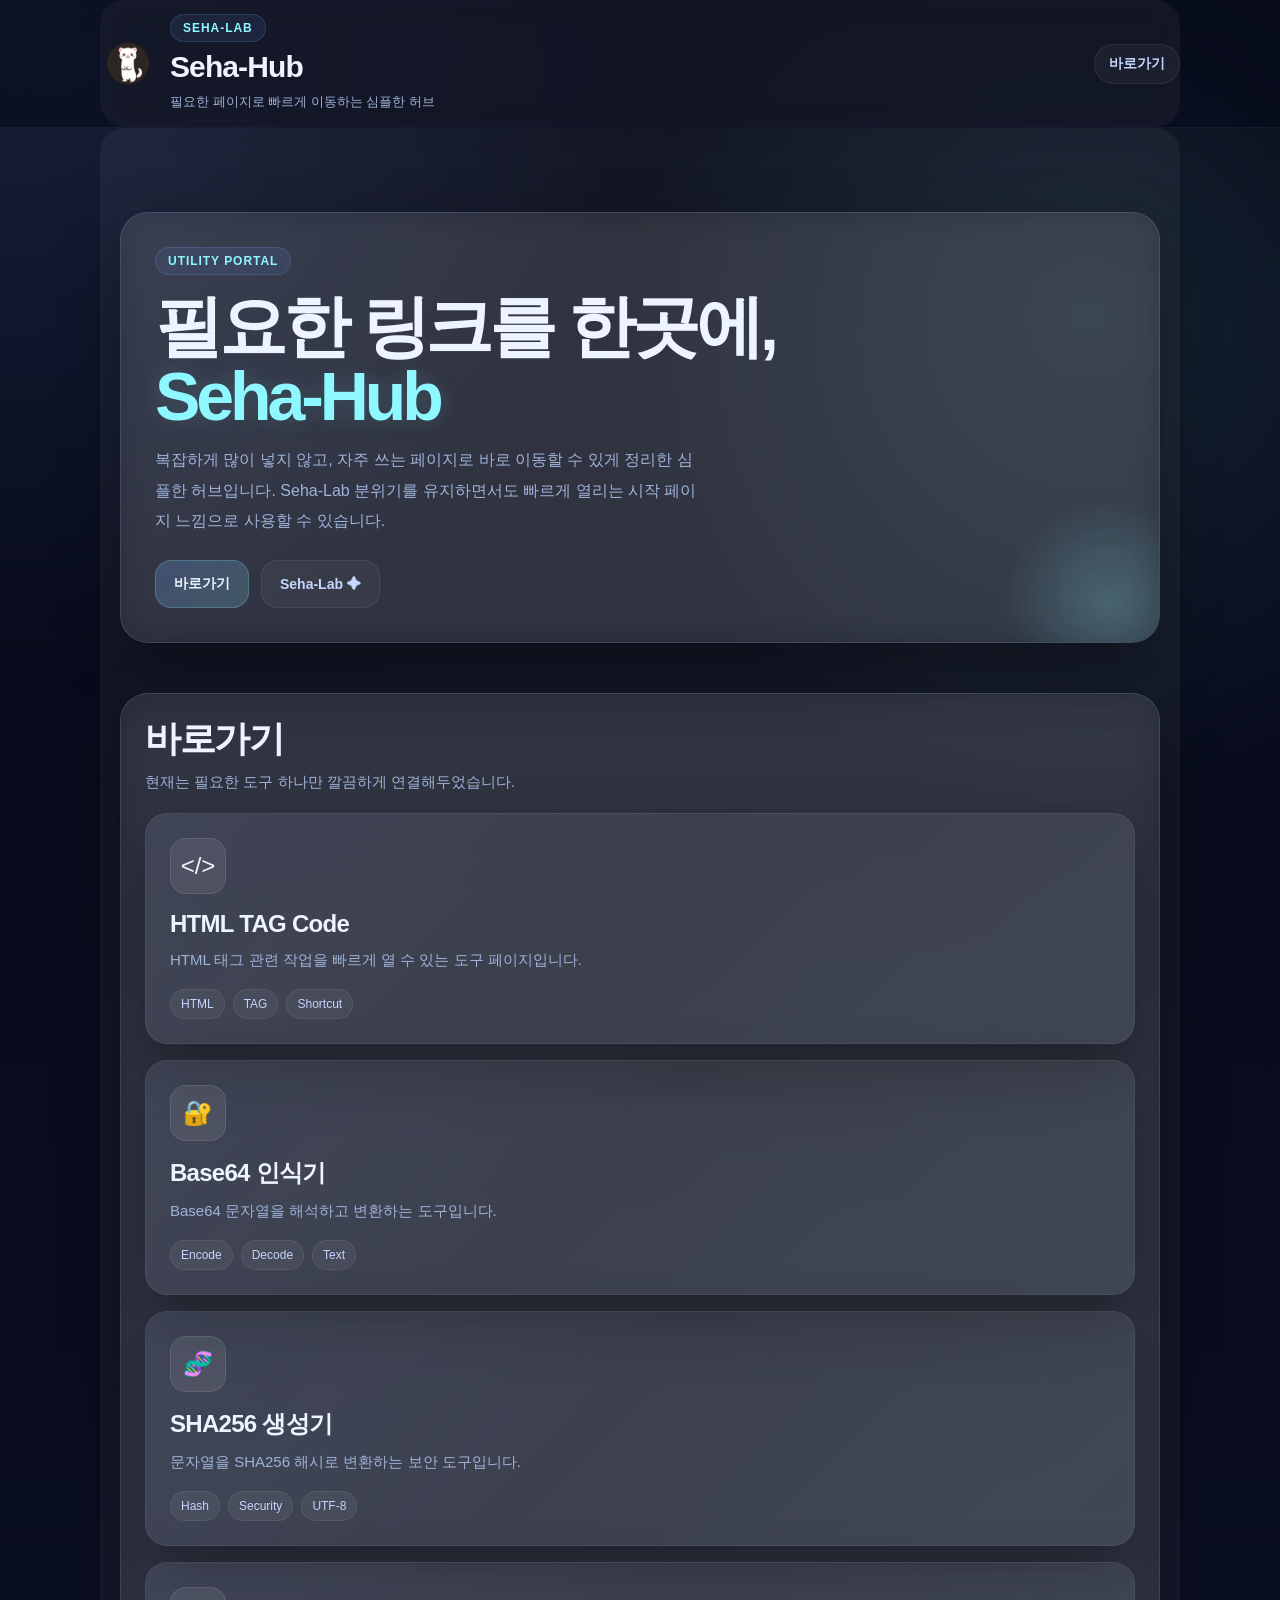
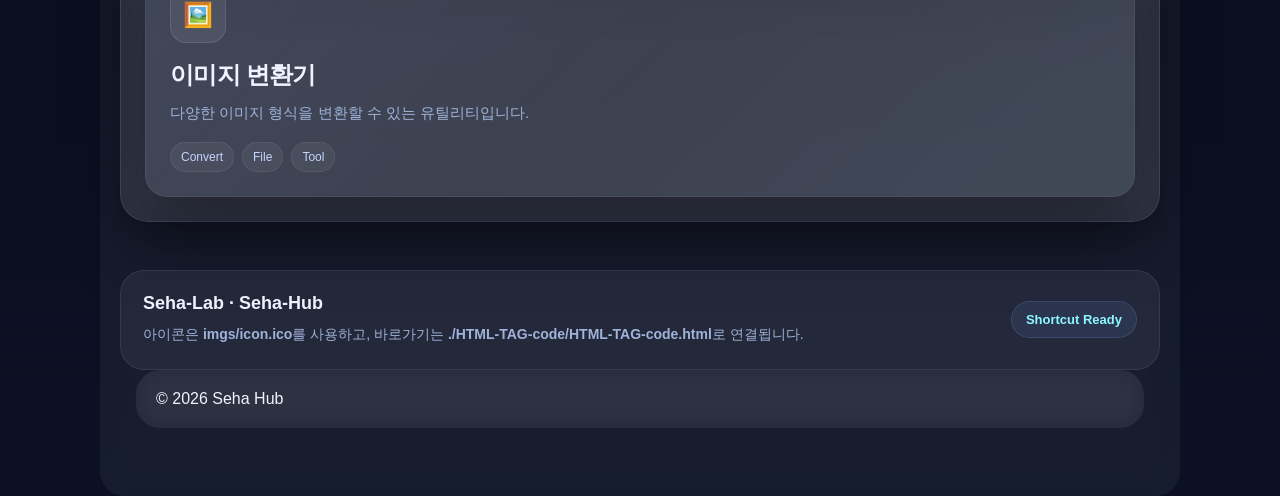
==== index.html @ e6987769 "Add files via upload" ====
<!doctype html>
<html lang="ko">
  <head>
    <meta charset="UTF-8" />
    <meta name="viewport" content="width=device-width, initial-scale=1.0" />
    <title>Seha-Hub</title>
    <link href="../style.css" rel="stylesheet" />
    <meta name="robots" content="noindex, nofollow" />
    <link rel="icon" href="imgs/icon.ico" />

    <style>
      :root {
        --bg1: #050816;
        --bg2: #0b1024;
        --panel: rgba(255, 255, 255, 0.08);
        --line: rgba(173, 194, 255, 0.16);
        --text: #eef4ff;
        --muted: #9fb3d9;
        --accent: #79a7ff;
        --accent2: #8ef7ff;
        --accent3: #c6d6ff;
        --shadow: 0 24px 60px rgba(0, 0, 0, 0.34);
        --radius-xl: 28px;
        --radius-lg: 22px;
        --radius-md: 18px;
      }

      * {
        box-sizing: border-box;
      }

      html {
        scroll-behavior: smooth;
      }

      body {
        margin: 0;
        min-height: 100vh;
        font-family: "Pretendard", "Malgun Gothic", sans-serif;
        color: var(--text);
        background:
          radial-gradient(
            circle at top left,
            rgba(121, 167, 255, 0.16),
            transparent 28%
          ),
          radial-gradient(
            circle at 85% 15%,
            rgba(142, 247, 255, 0.1),
            transparent 24%
          ),
          linear-gradient(180deg, var(--bg1), var(--bg2));
        overflow-x: hidden;
      }

      body::before {
        content: "";
        position: fixed;
        inset: 0;
        pointer-events: none;
        background:
          linear-gradient(rgba(255, 255, 255, 0.025) 1px, transparent 1px),
          linear-gradient(
            90deg,
            rgba(255, 255, 255, 0.025) 1px,
            transparent 1px
          );
        background-size: 28px 28px;
        mask-image: radial-gradient(
          circle at center,
          black 35%,
          transparent 90%
        );
        opacity: 0.35;
      }

      a {
        color: inherit;
        text-decoration: none;
      }

      .wrap {
        width: min(1080px, calc(100% - 32px));
        margin: 0 auto;
      }

      .topbar {
        position: sticky;
        top: 0;
        z-index: 50;
        backdrop-filter: blur(16px);
        background: rgba(7, 11, 26, 0.62);
        border-bottom: 1px solid rgba(173, 194, 255, 0.08);
      }

      .topbar-inner {
        display: flex;
        align-items: center;
        justify-content: space-between;
        gap: 18px;
        padding: 14px 0;
      }

      .brand {
        display: flex;
        align-items: center;
        gap: 14px;
        min-width: 0;
      }

      .brand-logo {
        width: 56px;
        height: 56px;
        border-radius: 50%;
        object-fit: cover;
        background: transparent;
        border: none;
        box-shadow: none;
      }

      .brand-text {
        min-width: 0;
      }

      .eyebrow {
        display: inline-flex;
        align-items: center;
        gap: 8px;
        padding: 6px 12px;
        border-radius: 999px;
        background: rgba(121, 167, 255, 0.1);
        border: 1px solid rgba(121, 167, 255, 0.18);
        color: var(--accent2);
        font-size: 12px;
        font-weight: 700;
        letter-spacing: 0.08em;
        text-transform: uppercase;
      }

      .brand-title {
        margin: 8px 0 0;
        font-size: clamp(20px, 3vw, 30px);
        line-height: 1.1;
        letter-spacing: -0.03em;
      }

      .brand-sub {
        margin: 8px 0 0;
        color: var(--muted);
        font-size: 13px;
        line-height: 1.7;
      }

      .nav {
        display: flex;
        gap: 10px;
        flex-wrap: wrap;
        justify-content: flex-end;
      }

      .nav a {
        padding: 10px 14px;
        border-radius: 999px;
        background: rgba(255, 255, 255, 0.04);
        border: 1px solid rgba(255, 255, 255, 0.08);
        color: var(--accent3);
        font-size: 14px;
        font-weight: 600;
      }

      .hero {
        padding: 64px 0 28px;
      }

      .hero-card,
      .glass {
        background: var(--panel);
        border: 1px solid var(--line);
        border-radius: var(--radius-xl);
        box-shadow: var(--shadow);
        backdrop-filter: blur(16px);
      }

      .hero-card {
        padding: 34px;
        position: relative;
        overflow: hidden;
      }

      .hero-card::after {
        content: "";
        position: absolute;
        inset: auto -60px -70px auto;
        width: 220px;
        height: 220px;
        border-radius: 50%;
        background: radial-gradient(
          circle,
          rgba(142, 247, 255, 0.22),
          transparent 68%
        );
      }

      .hero-title {
        margin: 16px 0 14px;
        font-size: clamp(34px, 6vw, 68px);
        line-height: 1.03;
        letter-spacing: -0.06em;
      }

      .hero-title .accent {
        color: var(--accent2);
        text-shadow: 0 0 24px rgba(142, 247, 255, 0.16);
      }

      .hero-desc {
        max-width: 62ch;
        margin: 0;
        color: var(--muted);
        font-size: 16px;
        line-height: 1.9;
      }

      .hero-actions {
        display: flex;
        gap: 12px;
        flex-wrap: wrap;
        margin-top: 24px;
      }

      .btn {
        display: inline-flex;
        align-items: center;
        justify-content: center;
        gap: 8px;
        padding: 14px 18px;
        border-radius: 16px;
        font-weight: 700;
        font-size: 14px;
        transition:
          transform 0.18s ease,
          border-color 0.18s ease,
          background 0.18s ease;
      }

      .btn:hover,
      .quick-card:hover {
        transform: translateY(-3px);
      }

      .btn-primary {
        background: linear-gradient(
          135deg,
          rgba(121, 167, 255, 0.24),
          rgba(142, 247, 255, 0.18)
        );
        border: 1px solid rgba(142, 247, 255, 0.22);
      }

      .btn-secondary {
        background: rgba(255, 255, 255, 0.04);
        border: 1px solid rgba(255, 255, 255, 0.08);
        color: var(--accent3);
      }

      .section {
        padding: 22px 0 48px;
      }

      .section-head {
        margin-bottom: 18px;
      }

      .section-title {
        margin: 0;
        font-size: clamp(24px, 3.5vw, 36px);
        line-height: 1.15;
        letter-spacing: -0.04em;
      }

      .section-desc {
        margin: 8px 0 0;
        color: var(--muted);
        line-height: 1.8;
        font-size: 15px;
      }

      .quick-wrap {
        padding: 24px;
      }

      .quick-grid {
        display: grid;
        grid-template-columns: 1fr;
        gap: 16px;
      }

      .quick-card {
        position: relative;
        display: block;
        padding: 24px;
        border-radius: var(--radius-lg);
        background: rgba(255, 255, 255, 0.06);
        border: 1px solid rgba(255, 255, 255, 0.08);
        box-shadow: var(--shadow);
        overflow: hidden;
        transition:
          transform 0.18s ease,
          border-color 0.18s ease,
          background 0.18s ease;
      }

      .quick-card::before {
        content: "";
        position: absolute;
        inset: 0;
        background: linear-gradient(
          135deg,
          rgba(121, 167, 255, 0.06),
          transparent 45%,
          rgba(142, 247, 255, 0.04)
        );
        pointer-events: none;
      }

      .icon-chip {
        width: 56px;
        height: 56px;
        border-radius: 16px;
        display: grid;
        place-items: center;
        font-size: 24px;
        background: rgba(255, 255, 255, 0.08);
        border: 1px solid rgba(255, 255, 255, 0.1);
        position: relative;
      }

      .quick-title {
        position: relative;
        margin: 16px 0 8px;
        font-size: 24px;
        font-weight: 800;
        letter-spacing: -0.03em;
      }

      .quick-desc {
        position: relative;
        margin: 0;
        color: var(--muted);
        font-size: 15px;
        line-height: 1.8;
      }

      .quick-meta {
        position: relative;
        display: flex;
        gap: 8px;
        flex-wrap: wrap;
        margin-top: 16px;
      }

      .pill {
        padding: 7px 10px;
        border-radius: 999px;
        font-size: 12px;
        color: var(--accent3);
        background: rgba(255, 255, 255, 0.05);
        border: 1px solid rgba(255, 255, 255, 0.08);
      }

      .footer {
        padding: 0 0 48px;
      }

      .footer-card {
        padding: 22px;
        border-radius: 24px;
        background: rgba(255, 255, 255, 0.06);
        border: 1px solid rgba(255, 255, 255, 0.08);
        display: flex;
        justify-content: space-between;
        align-items: center;
        gap: 16px;
      }

      .footer-title {
        margin: 0;
        font-size: 18px;
      }

      .footer-desc {
        margin: 8px 0 0;
        color: var(--muted);
        line-height: 1.8;
        font-size: 14px;
      }

      .footer-badge {
        white-space: nowrap;
        padding: 10px 14px;
        border-radius: 999px;
        background: rgba(121, 167, 255, 0.1);
        border: 1px solid rgba(121, 167, 255, 0.18);
        color: var(--accent2);
        font-weight: 700;
        font-size: 13px;
      }

      @media (max-width: 720px) {
        .topbar-inner,
        .footer-card {
          flex-direction: column;
          align-items: stretch;
        }

        .nav {
          justify-content: flex-start;
        }

        .hero {
          padding-top: 32px;
        }

        .hero-card,
        .quick-wrap,
        .quick-card,
        .footer-card {
          padding: 18px;
        }

        .brand-logo {
          width: 48px;
          height: 48px;
        }

        .hero-title {
          font-size: clamp(30px, 10vw, 52px);
        }
      }
    </style>
  </head>

  <body>
    <header class="topbar">
      <div class="wrap topbar-inner">
        <div class="brand">
          <img class="brand-logo" src="imgs/icon.ico" alt="Seha-Hub 아이콘" />
          <div class="brand-text">
            <div class="eyebrow">Seha-Lab</div>
            <h1 class="brand-title">Seha-Hub</h1>
            <p class="brand-sub">필요한 페이지로 빠르게 이동하는 심플한 허브</p>
          </div>
        </div>

        <nav class="nav">
          <a href="#quick">바로가기</a>
        </nav>
      </div>
    </header>

    <main class="wrap">
      <section class="hero">
        <article class="hero-card">
          <div class="eyebrow">Utility Portal</div>
          <h2 class="hero-title">
            필요한 링크를 한곳에,<br />
            <span class="accent">Seha-Hub</span>
          </h2>
          <p class="hero-desc">
            복잡하게 많이 넣지 않고, 자주 쓰는 페이지로 바로 이동할 수 있게
            정리한 심플한 허브입니다. Seha-Lab 분위기를 유지하면서도 빠르게
            열리는 시작 페이지 느낌으로 사용할 수 있습니다.
          </p>

          <div class="hero-actions">
            <a class="btn btn-primary" href="#quick">바로가기</a>
            <a class="btn btn-secondary" href="https://seha-lab.github.io/main">
              Seha-Lab ✦
            </a>
          </div>
        </article>
      </section>

      <section class="section" id="quick">
        <div class="glass quick-wrap">
          <div class="section-head">
            <h3 class="section-title">바로가기</h3>
            <p class="section-desc">
              현재는 필요한 도구 하나만 깔끔하게 연결해두었습니다.
            </p>
          </div>

          <div class="quick-grid">
            <a class="quick-card" href="HTML-TAG-code/HTML-TAG-code.html">
              <div class="icon-chip">&lt;/&gt;</div>
              <div class="quick-title">HTML TAG Code</div>
              <p class="quick-desc">
                HTML 태그 관련 작업을 빠르게 열 수 있는 도구 페이지입니다.
              </p>
              <div class="quick-meta">
                <span class="pill">HTML</span>
                <span class="pill">TAG</span>
                <span class="pill">Shortcut</span>
              </div>
            </a>

            <a class="quick-card" href="base64_SHA256/base64인식기.html">
              <div class="icon-chip">🔐</div>
              <div class="quick-title">Base64 인식기</div>
              <p class="quick-desc">
                Base64 문자열을 해석하고 변환하는 도구입니다.
              </p>
              <div class="quick-meta">
                <span class="pill">Encode</span>
                <span class="pill">Decode</span>
                <span class="pill">Text</span>
              </div>
            </a>

            <a class="quick-card" href="base64_SHA256/해시256_UTF-8.html">
              <div class="icon-chip">🧬</div>
              <div class="quick-title">SHA256 생성기</div>
              <p class="quick-desc">
                문자열을 SHA256 해시로 변환하는 보안 도구입니다.
              </p>
              <div class="quick-meta">
                <span class="pill">Hash</span>
                <span class="pill">Security</span>
                <span class="pill">UTF-8</span>
              </div>
            </a>

            <a class="quick-card" href="FILE-CONVERTER/IMG-Converter.html">
              <div class="icon-chip">🖼️</div>
              <div class="quick-title">이미지 변환기</div>
              <p class="quick-desc">
                다양한 이미지 형식을 변환할 수 있는 유틸리티입니다.
              </p>
              <div class="quick-meta">
                <span class="pill">Convert</span>
                <span class="pill">File</span>
                <span class="pill">Tool</span>
              </div>
            </a>
          </div>
        </div>
      </section>

      <footer class="footer">
        <div class="footer-card">
          <div>
            <h4 class="footer-title">Seha-Lab · Seha-Hub</h4>
            <p class="footer-desc">
              아이콘은 <b>imgs/icon.ico</b>를 사용하고, 바로가기는
              <b>./HTML-TAG-code/HTML-TAG-code.html</b>로 연결됩니다.
            </p>
          </div>
          <div class="footer-badge">Shortcut Ready</div>
        </div>
        <div class="wrap">© 2026 Seha Hub</div>
      </footer>
    </main>
  </body>
</html>
---- style.css ----
.wrap {
  position: relative;
  z-index: 1;
  width: min(1120px, calc(100% - 32px));
  margin: 0 auto;

  /* 👇 추가 */
  padding: 20px;
  border-radius: 24px;
  background: rgba(255, 255, 255, 0.05);
  backdrop-filter: blur(12px);
}
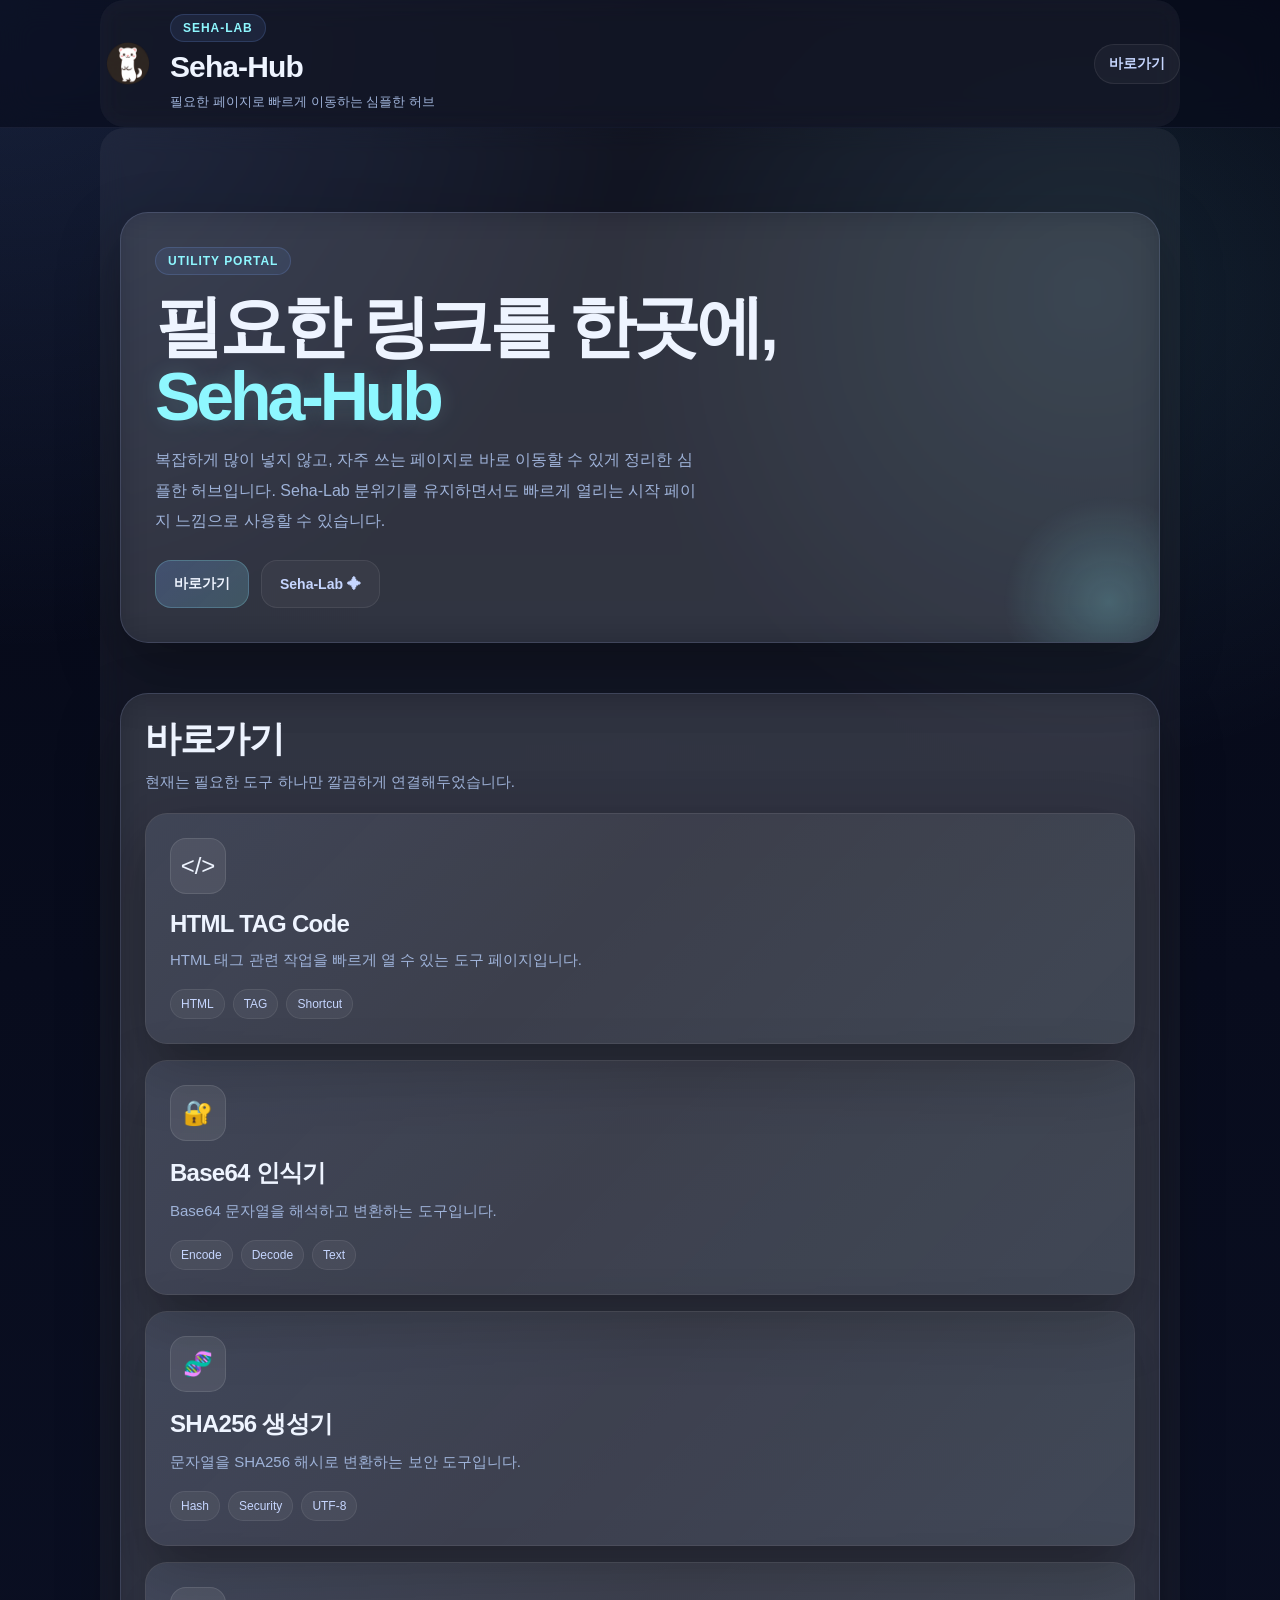
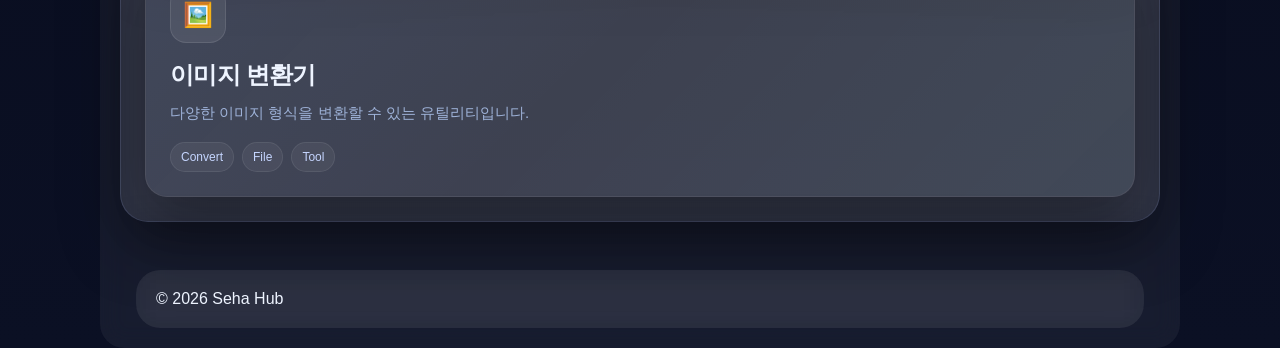
==== commit 51accdd7: "Fix HTML encoding issues in index.html" ====
--- a/index.html
+++ b/index.html
@@ -474,7 +474,7 @@
 
           <div class="hero-actions">
             <a class="btn btn-primary" href="#quick">바로가기</a>
-            <a class="btn btn-secondary" href="https://seha-lab.github.io/main">
+            <a class="btn btn-secondary" href="https://seha-lab.github.io/">
               Seha-Lab ✦
             </a>
           </div>
@@ -546,17 +546,7 @@
         </div>
       </section>
 
-      <footer class="footer">
-        <div class="footer-card">
-          <div>
-            <h4 class="footer-title">Seha-Lab · Seha-Hub</h4>
-            <p class="footer-desc">
-              아이콘은 <b>imgs/icon.ico</b>를 사용하고, 바로가기는
-              <b>./HTML-TAG-code/HTML-TAG-code.html</b>로 연결됩니다.
-            </p>
-          </div>
-          <div class="footer-badge">Shortcut Ready</div>
-        </div>
+      <footer>
         <div class="wrap">© 2026 Seha Hub</div>
       </footer>
     </main>
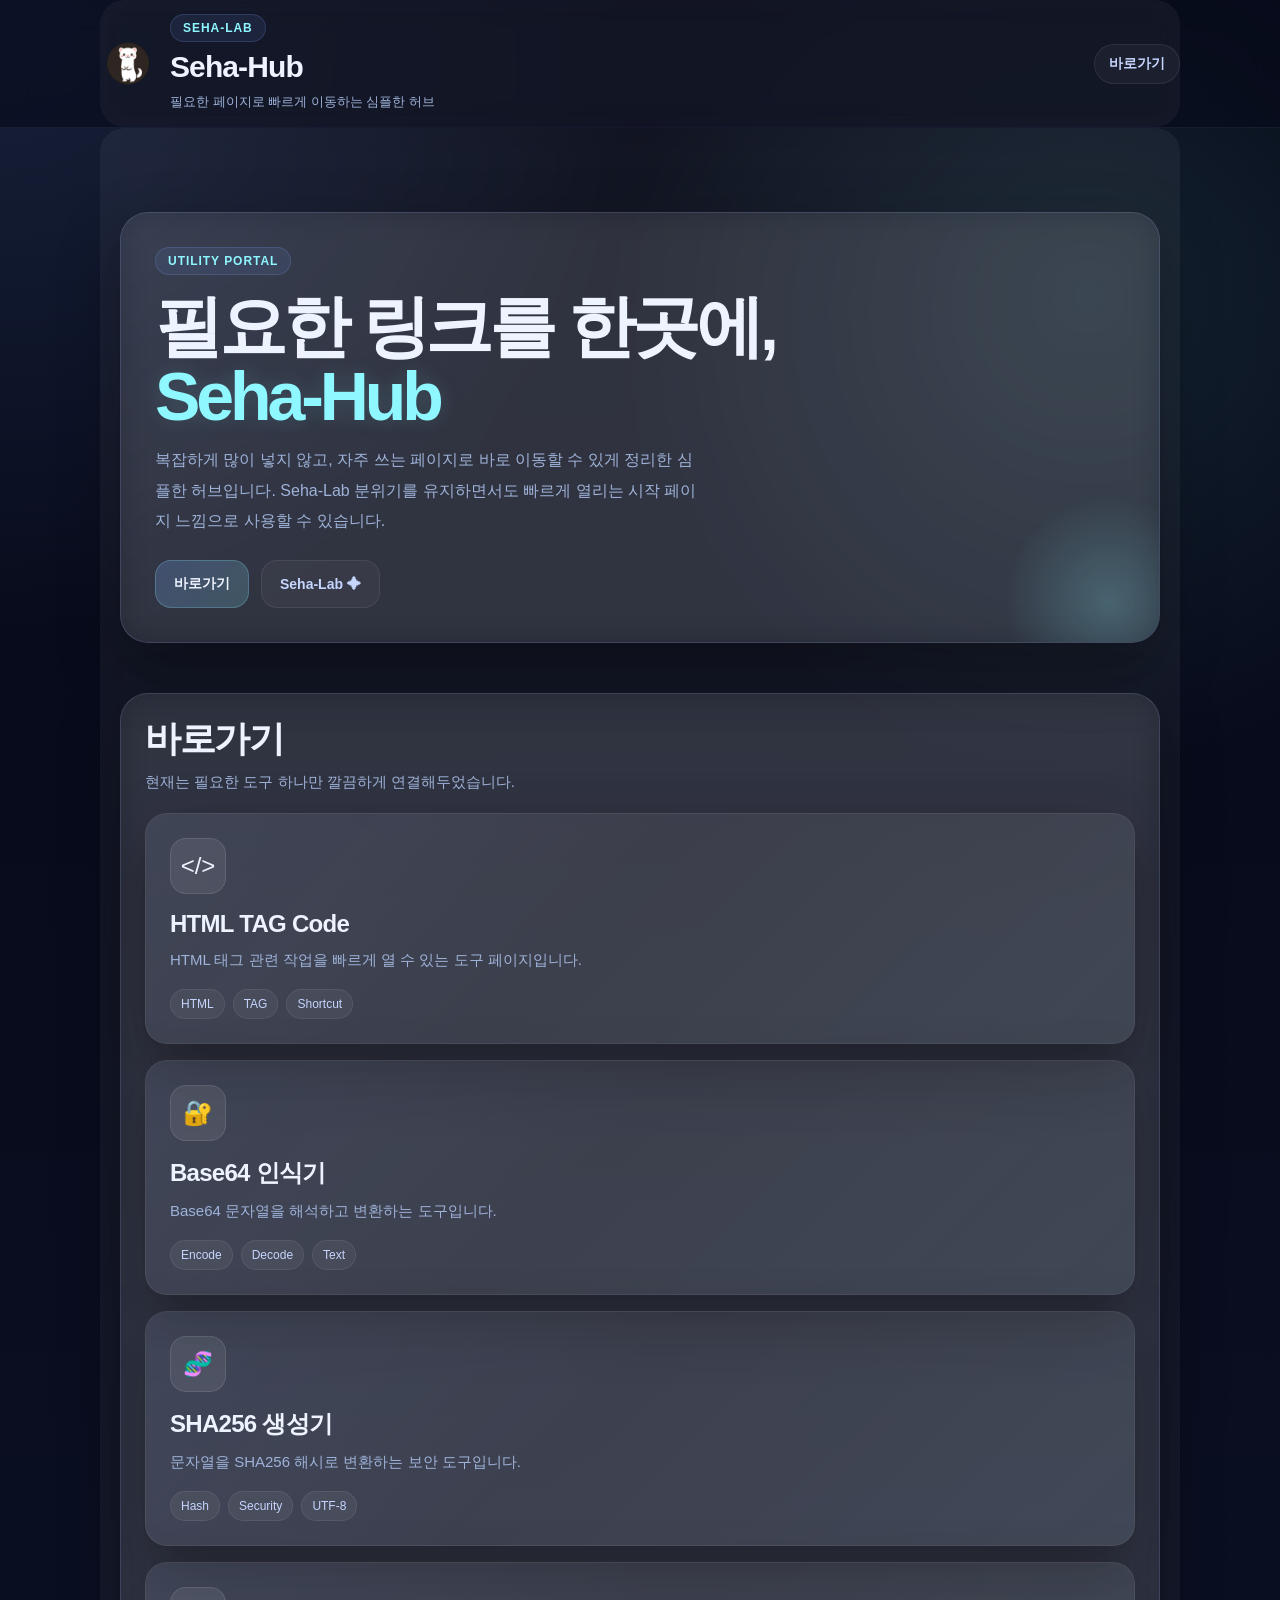
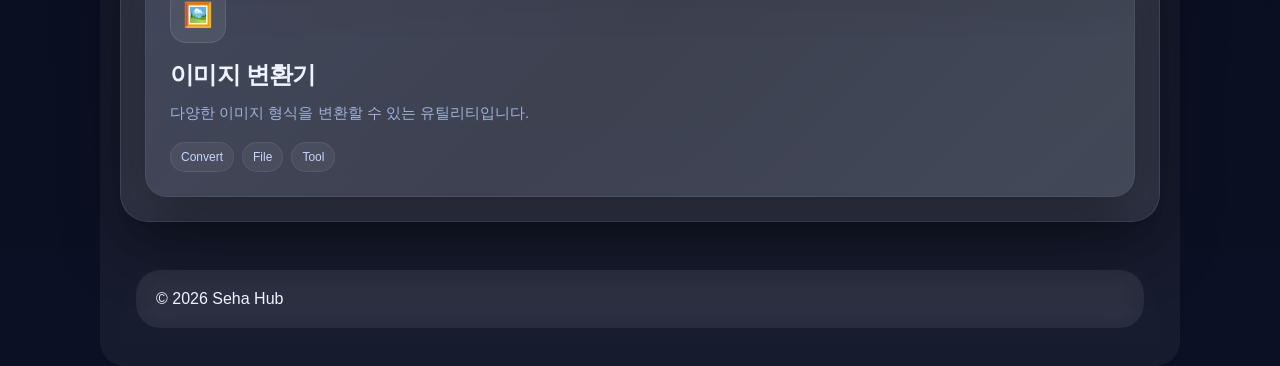
==== commit 78e330b5: "마지막에 br추가" ====
--- a/index.html
+++ b/index.html
@@ -548,6 +548,7 @@
 
       <footer>
         <div class="wrap">© 2026 Seha Hub</div>
+      </br>
       </footer>
     </main>
   </body>
